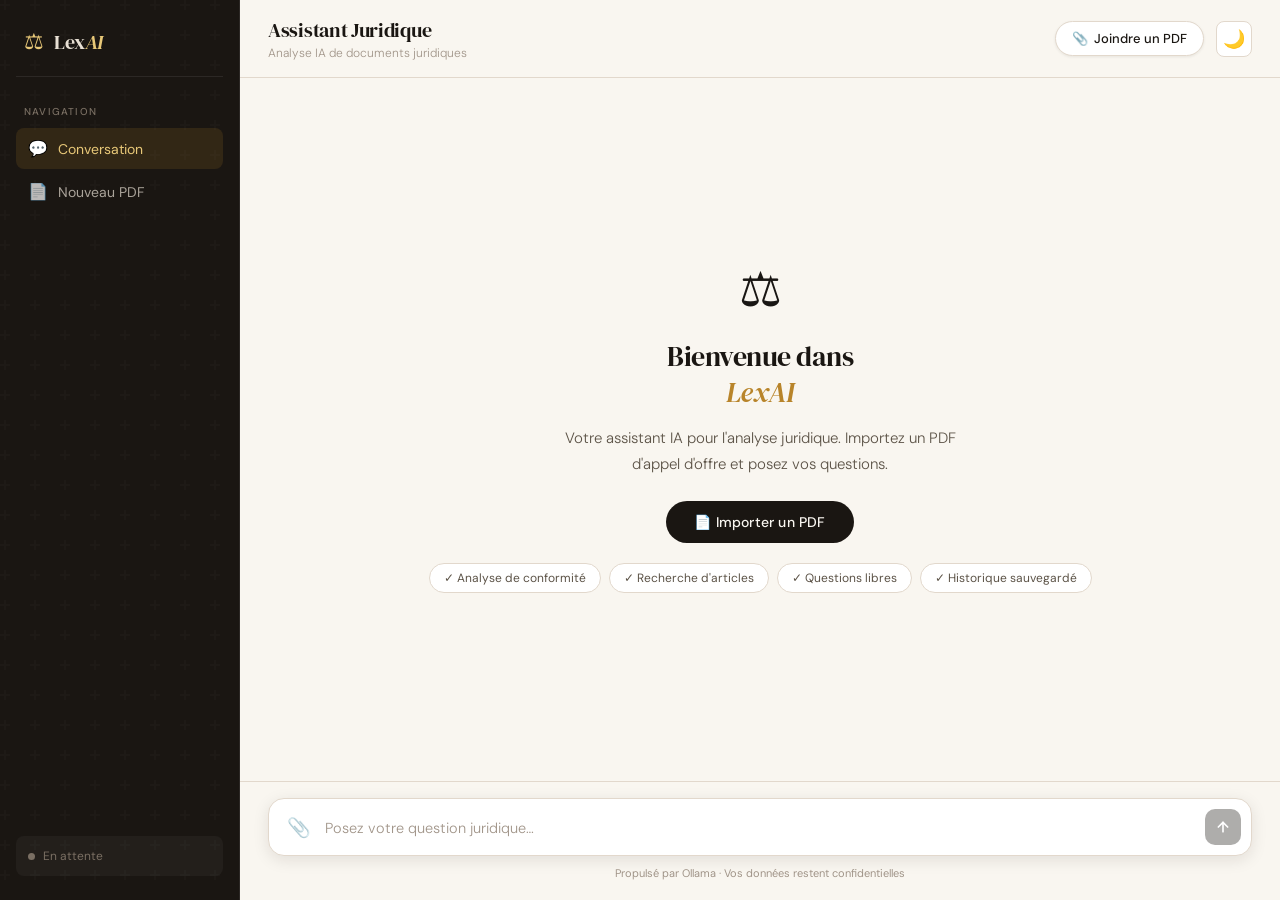
==== templates/index.html @ 5ac41a52 "Initial commit - Chatbot Juridique" ====
<!DOCTYPE html>
<html lang="fr">
<head>
  <meta charset="UTF-8">
  <meta name="viewport" content="width=device-width, initial-scale=1.0">
  <title>LexAI - Assistant Juridique</title>
  <link rel="preconnect" href="https://fonts.googleapis.com">
  <link rel="preconnect" href="https://fonts.gstatic.com" crossorigin>
  <link href="https://fonts.googleapis.com/css2?family=DM+Serif+Display:ital@0;1&family=DM+Sans:ital,opsz,wght@0,9..40,300;0,9..40,400;0,9..40,500;1,9..40,300&display=swap" rel="stylesheet">

  <!-- Flask sert les fichiers statiques via /static/ -->
  <link rel="stylesheet" href="/static/style.css">
</head>
<body>

  <!-- Sidebar -->
  <aside class="sidebar">
    <div class="sidebar-logo">
      <div class="logo-mark">⚖</div>
      <span class="logo-text">Lex<em>AI</em></span>
    </div>

    <nav class="sidebar-nav">
      <div class="nav-section-label">Navigation</div>
      <button class="nav-item active" id="navChat">
        <span class="nav-icon">💬</span>
        <span>Conversation</span>
      </button>
      <button class="nav-item" id="navArticles" style="display:none">
        <span class="nav-icon">📜</span>
        <span>Articles</span>
      </button>
      <button class="nav-item" id="navUpload" onclick="document.getElementById('pdfFile').click()">
        <span class="nav-icon">📄</span>
        <span>Nouveau PDF</span>
      </button>
      <input type="file" id="pdfFile" accept=".pdf">
      <button class="nav-item" id="navClear" style="display:none">
        <span class="nav-icon">🔄</span>
        <span>Réinitialiser</span>
      </button>
    </nav>

    <div class="sidebar-status" id="sidebarStatus">
      <div class="status-dot idle"></div>
      <span>En attente</span>
    </div>

    <div class="sidebar-doc" id="sidebarDoc" style="display:none">
      <div class="doc-icon">📋</div>
      <div class="doc-info">
        <div class="doc-name" id="docName">—</div>
        <div class="doc-meta" id="docMeta">—</div>
      </div>
    </div>

    <div class="sidebar-stats" id="sidebarStats" style="display:none">
      <div class="stat-row">
        <span class="stat-label">Articles</span>
        <span class="stat-value" id="articlesCount">0</span>
      </div>
      <div class="stat-row">
        <span class="stat-label">Messages</span>
        <span class="stat-value" id="messagesCount">0</span>
      </div>
    </div>
  </aside>

  <!-- Main -->
  <main class="main">

    <!-- Top bar -->
    <div class="topbar">
      <div class="topbar-left">
        <h1 class="topbar-title">Assistant Juridique</h1>
        <div class="topbar-subtitle" id="topbarSub">Analyse IA de documents juridiques</div>
      </div>
      <div class="topbar-actions">
        <button class="upload-btn" onclick="document.getElementById('pdfFile').click()">
          <span>📎</span> Joindre un PDF
        </button>
        <button class="theme-toggle" id="themeToggle" title="Basculer thème">🌙</button>
      </div>
    </div>

    <!-- Articles Panel -->
    <div class="articles-panel" id="articlesPanel" style="display:none">
      <div class="articles-header">
        <h3>Articles Juridiques Pertinents</h3>
        <button class="articles-close" onclick="closeArticlesPanel()">✕</button>
      </div>
      <div class="articles-list" id="articlesList">
        <div class="articles-placeholder">Aucun article identifié</div>
      </div>
    </div>

    <!-- Chat area -->
    <div class="chat-area" id="chatContainer">
      <div class="empty-state" id="emptyState">
        <div class="empty-glyph">⚖</div>
        <h2 class="empty-title">Bienvenue dans<br><em>LexAI</em></h2>
        <p class="empty-sub">Votre assistant IA pour l'analyse juridique. Importez un PDF d'appel d'offre et posez vos questions.</p>
        <button class="empty-cta" onclick="document.getElementById('pdfFile').click()">
          📄 Importer un PDF
        </button>
        <div class="empty-features">
          <div class="feature-chip">✓ Analyse de conformité</div>
          <div class="feature-chip">✓ Recherche d'articles</div>
          <div class="feature-chip">✓ Questions libres</div>
          <div class="feature-chip">✓ Historique sauvegardé</div>
        </div>
      </div>
    </div>

    <!-- Input -->
    <div class="input-zone">
      <div class="quick-actions" id="quickActions" style="display:none">
        <button class="quick-action" data-action="analyze">📊 Analyser complètement</button>
        <button class="quick-action" data-action="conformity">✅ Vérifier conformité</button>
        <button class="quick-action" data-action="articles">📜 Afficher articles</button>
      </div>
      <div class="input-shell">
        <button class="input-attach" onclick="document.getElementById('pdfFile').click()" title="Joindre PDF">📎</button>
        <textarea
          id="messageInput"
          placeholder="Posez votre question juridique…"
          rows="1"
          disabled
        ></textarea>
        <button class="input-send" id="sendBtn" onclick="sendMessage()" disabled>
          <svg width="16" height="16" viewBox="0 0 24 24" fill="none" stroke="currentColor" stroke-width="2.5" stroke-linecap="round" stroke-linejoin="round">
            <line x1="12" y1="19" x2="12" y2="5"></line>
            <polyline points="5 12 12 5 19 12"></polyline>
          </svg>
        </button>
      </div>
      <div class="input-hint">Propulsé par Ollama · Vos données restent confidentielles</div>
    </div>

  </main>

  <!-- Flask sert le JS via /static/ -->
  <script src="/static/script.js"></script>
</body>
</html>
---- static/style.css ----
/* ===========================
   RESET & BASE
=========================== */
*, *::before, *::after {
  margin: 0;
  padding: 0;
  box-sizing: border-box;
}

:root {
  --cream: #f9f6f0;
  --parchment: #f2ece0;
  --ink: #1a1612;
  --ink-muted: #5c5347;
  --ink-faint: #a09488;
  --gold: #b8842a;
  --gold-light: #e8c878;
  --gold-pale: #fdf3dc;
  --rust: #c1583a;
  --rust-pale: #fdf0eb;
  --green: #6fcf97;
  --sidebar-bg: #1a1612;
  --sidebar-text: #e8e0d4;
  --sidebar-muted: #7a6f63;
  --sidebar-hover: rgba(255,255,255,0.06);
  --sidebar-active: rgba(184,132,42,0.15);
  --border: #e2d8cc;
  --shadow-sm: 0 1px 3px rgba(26,22,18,0.08);
  --shadow-md: 0 4px 16px rgba(26,22,18,0.10);
  --shadow-lg: 0 12px 40px rgba(26,22,18,0.14);
  --radius: 12px;
  --radius-sm: 8px;
}

html, body {
  height: 100%;
  font-family: 'DM Sans', sans-serif;
  background: var(--cream);
  color: var(--ink);
}

body {
  display: flex;
  overflow: hidden;
}

body.dark-mode {
  background: #181818;
  color: #f5f5f5;
}

body.dark-mode .main,
body.dark-mode .topbar,
body.dark-mode .chat-area,
body.dark-mode .input-zone,
body.dark-mode .sidebar {
  background: #121212;
}

body.dark-mode .sidebar {
  border-right-color: rgba(255,255,255,0.08);
}

body.dark-mode .sidebar-text,
body.dark-mode .nav-item,
body.dark-mode .stat-label,
body.dark-mode .stat-value,
body.dark-mode .topbar-title,
body.dark-mode .topbar-subtitle,
body.dark-mode .empty-title,
body.dark-mode .empty-sub,
body.dark-mode .message-bubble,
body.dark-mode .message-header,
body.dark-mode .article-item-text,
body.dark-mode .article-item-header {
  color: #f5f5f5;
}

body.dark-mode .sidebar-status,
body.dark-mode .sidebar-doc,
body.dark-mode .sidebar-stats,
body.dark-mode .input-shell,
body.dark-mode .articles-panel,
body.dark-mode .message-bubble,
body.dark-mode .thinking-bubble,
body.dark-mode .article-item,
body.dark-mode .quick-action,
body.dark-mode .empty-cta {
  background: #1f1f1f;
  border-color: #2d2d2d;
}

body.dark-mode .assistant-avatar {
  background: #2b2b2b;
}

body.dark-mode .user-avatar {
  background: #2b2b2b;
}

body.dark-mode .message-bubble {
  background: #212121;
  color: #f5f5f5;
}

body.dark-mode .user-message .message-bubble {
  background: #333;
}

body.dark-mode .empty-cta {
  background: #f5f5f5;
  color: #121212;
}

body.dark-mode .upload-btn,
body.dark-mode .theme-toggle,
body.dark-mode .quick-action {
  background: #1f1f1f;
  color: #f5f5f5;
  border-color: #2d2d2d;
}

/* ===========================
   SIDEBAR
=========================== */
.sidebar {
  width: 240px;
  flex-shrink: 0;
  background: var(--sidebar-bg);
  display: flex;
  flex-direction: column;
  padding: 24px 16px;
  gap: 8px;
  position: relative;
  border-right: 1px solid rgba(255,255,255,0.08);
}

.sidebar::after {
  content: '';
  position: absolute;
  inset: 0;
  background: url("data:image/svg+xml,%3Csvg width='60' height='60' viewBox='0 0 60 60' xmlns='http://www.w3.org/2000/svg'%3E%3Cg fill='none' fill-rule='evenodd'%3E%3Cg fill='%23ffffff' fill-opacity='0.015'%3E%3Cpath d='M36 34v-4h-2v4h-4v2h4v4h2v-4h4v-2h-4zm0-30V0h-2v4h-4v2h4v4h2V6h4V4h-4zM6 34v-4H4v4H0v2h4v4h2v-4h4v-2H6zM6 4V0H4v4H0v2h4v4h2V6h4V4H6z'/%3E%3C/g%3E%3C/g%3E%3C/svg%3E");
  pointer-events: none;
}

.sidebar-logo {
  display: flex;
  align-items: center;
  gap: 10px;
  padding: 4px 8px 20px;
  border-bottom: 1px solid rgba(255,255,255,0.08);
  margin-bottom: 12px;
}

.logo-mark {
  font-size: 22px;
  line-height: 1;
  color: var(--gold-light);
}

.logo-text {
  font-family: 'DM Serif Display', serif;
  font-size: 20px;
  color: var(--sidebar-text);
  letter-spacing: -0.5px;
}

.logo-text em {
  font-style: italic;
  color: var(--gold-light);
}

.sidebar-nav {
  flex: 1;
  display: flex;
  flex-direction: column;
  gap: 2px;
}

.nav-section-label {
  font-size: 10px;
  font-weight: 500;
  letter-spacing: 1.2px;
  text-transform: uppercase;
  color: var(--sidebar-muted);
  padding: 4px 8px 8px;
  margin-top: 4px;
}

.nav-item {
  display: flex;
  align-items: center;
  gap: 10px;
  padding: 10px 12px;
  border-radius: var(--radius-sm);
  border: none;
  background: none;
  color: var(--sidebar-text);
  font-family: 'DM Sans', sans-serif;
  font-size: 14px;
  font-weight: 400;
  cursor: pointer;
  transition: background 0.2s, color 0.2s;
  text-align: left;
  width: 100%;
  opacity: 0.7;
}

.nav-item:hover {
  background: var(--sidebar-hover);
  opacity: 1;
}

.nav-item.active {
  background: var(--sidebar-active);
  color: var(--gold-light);
  opacity: 1;
}

.nav-icon {
  font-size: 16px;
  flex-shrink: 0;
}

.sidebar-status {
  display: flex;
  align-items: center;
  gap: 8px;
  padding: 12px;
  border-radius: var(--radius-sm);
  background: rgba(255,255,255,0.04);
  font-size: 12px;
  color: var(--sidebar-muted);
  margin-top: 8px;
}

.status-dot {
  width: 7px;
  height: 7px;
  border-radius: 50%;
  flex-shrink: 0;
}

.status-dot.idle { background: var(--sidebar-muted); }
.status-dot.loading { background: var(--gold-light); animation: pulse 1.2s infinite; }
.status-dot.ready { background: #6fcf97; }
.status-dot.error { background: #eb5757; }

@keyframes pulse {
  0%, 100% { opacity: 1; }
  50% { opacity: 0.3; }
}

.sidebar-doc {
  display: flex;
  align-items: flex-start;
  gap: 10px;
  padding: 12px;
  border-radius: var(--radius-sm);
  background: rgba(184,132,42,0.1);
  border: 1px solid rgba(184,132,42,0.2);
  margin-top: 4px;
}

.doc-icon { font-size: 20px; flex-shrink: 0; margin-top: 1px; }

.doc-info { min-width: 0; }

.doc-name {
  font-size: 12px;
  font-weight: 500;
  color: var(--gold-light);
  overflow: hidden;
  text-overflow: ellipsis;
  white-space: nowrap;
}

.doc-meta {
  font-size: 11px;
  color: var(--sidebar-muted);
  margin-top: 2px;
}

.sidebar-stats {
  display: flex;
  flex-direction: column;
  gap: 6px;
  padding: 12px;
  border-radius: var(--radius-sm);
  background: rgba(255,255,255,0.04);
  margin-top: 4px;
}

.stat-row {
  display: flex;
  justify-content: space-between;
  align-items: center;
  font-size: 12px;
}

.stat-label {
  color: var(--sidebar-muted);
  font-weight: 400;
}

.stat-value {
  color: var(--gold-light);
  font-weight: 600;
}

#pdfFile { display: none; }

/* ===========================
   MAIN AREA
=========================== */
.main {
  flex: 1;
  display: flex;
  flex-direction: column;
  min-width: 0;
  overflow: hidden;
  background: var(--cream);
}

/* ===========================
   TOPBAR
=========================== */
.topbar {
  display: flex;
  align-items: center;
  justify-content: space-between;
  padding: 16px 28px;
  background: var(--cream);
  border-bottom: 1px solid var(--border);
  flex-shrink: 0;
}

.topbar-left {
  flex: 1;
}

.topbar-title {
  font-family: 'DM Serif Display', serif;
  font-size: 20px;
  font-weight: 400;
  color: var(--ink);
  letter-spacing: -0.3px;
}

.topbar-subtitle {
  font-size: 12px;
  color: var(--ink-faint);
  margin-top: 1px;
  font-weight: 300;
}

.topbar-actions {
  display: flex;
  align-items: center;
  gap: 12px;
}

.upload-btn {
  display: flex;
  align-items: center;
  gap: 6px;
  padding: 8px 16px;
  border: 1px solid var(--border);
  border-radius: 40px;
  background: white;
  font-family: 'DM Sans', sans-serif;
  font-size: 13px;
  font-weight: 500;
  color: var(--ink);
  cursor: pointer;
  transition: all 0.2s;
  box-shadow: var(--shadow-sm);
}

.upload-btn:hover {
  border-color: var(--gold);
  color: var(--gold);
  box-shadow: 0 2px 8px rgba(184,132,42,0.15);
}

.theme-toggle {
  width: 36px;
  height: 36px;
  border: 1px solid var(--border);
  border-radius: 8px;
  background: white;
  font-size: 18px;
  cursor: pointer;
  display: flex;
  align-items: center;
  justify-content: center;
  transition: all 0.2s;
}

.theme-toggle:hover {
  border-color: var(--gold);
  box-shadow: 0 2px 8px rgba(184,132,42,0.15);
}

/* ===========================
   ARTICLES PANEL
=========================== */
.articles-panel {
  position: fixed;
  right: 0;
  top: 0;
  bottom: 0;
  width: 340px;
  background: white;
  border-left: 1px solid var(--border);
  box-shadow: -4px 0 20px rgba(26,22,18,0.1);
  display: flex;
  flex-direction: column;
  animation: slideInRight 0.3s ease;
  z-index: 100;
}

@keyframes slideInRight {
  from { transform: translateX(100%); opacity: 0; }
  to { transform: translateX(0); opacity: 1; }
}

.articles-header {
  display: flex;
  align-items: center;
  justify-content: space-between;
  padding: 20px;
  border-bottom: 1px solid var(--border);
  flex-shrink: 0;
}

.articles-header h3 {
  font-family: 'DM Serif Display', serif;
  font-size: 16px;
  font-weight: 400;
  color: var(--ink);
}

.articles-close {
  width: 32px;
  height: 32px;
  border: none;
  background: var(--parchment);
  border-radius: var(--radius-sm);
  cursor: pointer;
  font-size: 18px;
  display: flex;
  align-items: center;
  justify-content: center;
  transition: all 0.2s;
}

.articles-close:hover {
  background: var(--border);
}

.articles-list {
  flex: 1;
  overflow-y: auto;
  padding: 16px;
  display: flex;
  flex-direction: column;
  gap: 12px;
}

.articles-list::-webkit-scrollbar { width: 5px; }
.articles-list::-webkit-scrollbar-track { background: transparent; }
.articles-list::-webkit-scrollbar-thumb { background: var(--border); border-radius: 4px; }

.articles-placeholder {
  text-align: center;
  color: var(--ink-faint);
  font-size: 13px;
  padding: 40px 16px;
}

.article-item {
  padding: 12px;
  border: 1px solid var(--border);
  border-radius: var(--radius-sm);
  background: var(--parchment);
  cursor: pointer;
  transition: all 0.2s;
}

.article-item:hover {
  border-color: var(--gold);
  background: var(--gold-pale);
}

.article-item-header {
  font-size: 12px;
  font-weight: 600;
  color: var(--gold);
  margin-bottom: 6px;
}

.article-item-text {
  font-size: 12px;
  line-height: 1.5;
  color: var(--ink-muted);
  display: -webkit-box;
  -webkit-line-clamp: 3;
  -webkit-box-orient: vertical;
  overflow: hidden;
}

/* ===========================
   CHAT AREA
=========================== */
.chat-area {
  flex: 1;
  overflow-y: auto;
  padding: 32px 28px;
  display: flex;
  flex-direction: column;
  gap: 28px;
}

.chat-area::-webkit-scrollbar { width: 5px; }
.chat-area::-webkit-scrollbar-track { background: transparent; }
.chat-area::-webkit-scrollbar-thumb { background: var(--border); border-radius: 4px; }
.chat-area::-webkit-scrollbar-thumb:hover { background: var(--ink-faint); }

/* ===========================
   EMPTY STATE
=========================== */
.empty-state {
  flex: 1;
  display: flex;
  flex-direction: column;
  align-items: center;
  justify-content: center;
  gap: 16px;
  padding: 60px 24px;
  text-align: center;
  animation: fadeUp 0.5s ease;
}

@keyframes fadeUp {
  from { opacity: 0; transform: translateY(16px); }
  to   { opacity: 1; transform: translateY(0); }
}

.empty-glyph {
  font-size: 48px;
  line-height: 1;
  filter: grayscale(0.2);
  margin-bottom: 8px;
}

.empty-title {
  font-family: 'DM Serif Display', serif;
  font-size: 28px;
  font-weight: 400;
  color: var(--ink);
  line-height: 1.3;
  letter-spacing: -0.5px;
}

.empty-title em {
  font-style: italic;
  color: var(--gold);
}

.empty-sub {
  font-size: 15px;
  font-weight: 300;
  color: var(--ink-muted);
  max-width: 420px;
  line-height: 1.7;
}

.empty-cta {
  margin-top: 8px;
  padding: 12px 28px;
  background: var(--ink);
  color: var(--cream);
  border: none;
  border-radius: 40px;
  font-family: 'DM Sans', sans-serif;
  font-size: 14px;
  font-weight: 500;
  cursor: pointer;
  transition: all 0.25s;
  letter-spacing: 0.2px;
}

.empty-cta:hover {
  background: var(--gold);
  color: white;
  box-shadow: 0 4px 20px rgba(184,132,42,0.35);
  transform: translateY(-1px);
}

.empty-features {
  display: flex;
  gap: 8px;
  flex-wrap: wrap;
  justify-content: center;
  margin-top: 4px;
}

.feature-chip {
  padding: 6px 14px;
  border: 1px solid var(--border);
  border-radius: 40px;
  font-size: 12px;
  font-weight: 400;
  color: var(--ink-muted);
  background: white;
}

/* ===========================
   MESSAGES
=========================== */
.message {
  display: flex;
  gap: 14px;
  animation: fadeUp 0.3s ease;
  max-width: 820px;
  width: 100%;
}

.message.user-message {
  align-self: flex-end;
  flex-direction: row-reverse;
}

.message-avatar {
  width: 34px;
  height: 34px;
  border-radius: var(--radius-sm);
  display: flex;
  align-items: center;
  justify-content: center;
  font-size: 17px;
  flex-shrink: 0;
  margin-top: 2px;
}

.user-avatar {
  background: var(--parchment);
  border: 1px solid var(--border);
}

.assistant-avatar {
  background: var(--ink);
  border: 1px solid rgba(255,255,255,0.1);
}

.message-content {
  flex: 1;
  min-width: 0;
}

.message-header {
  font-size: 12px;
  font-weight: 500;
  letter-spacing: 0.3px;
  margin-bottom: 6px;
  color: var(--ink-faint);
  text-transform: uppercase;
}

.user-message .message-header { text-align: right; }

.message-bubble {
  padding: 14px 18px;
  border-radius: var(--radius);
  font-size: 14.5px;
  line-height: 1.7;
  white-space: pre-wrap;
  word-wrap: break-word;
}

.user-message .message-bubble {
  background: var(--ink);
  color: var(--cream);
  border-bottom-right-radius: 4px;
}

.assistant-message .message-bubble {
  background: white;
  color: var(--ink);
  border: 1px solid var(--border);
  border-bottom-left-radius: 4px;
  box-shadow: var(--shadow-sm);
}

/* Section formatting inside assistant responses */
.message-bubble strong {
  font-weight: 600;
  color: var(--gold);
}

.message-analysis {
  display: flex;
  flex-direction: column;
  gap: 12px;
}

.analysis-section {
  padding: 12px;
  border-left: 3px solid var(--gold);
  background: var(--gold-pale);
  border-radius: 0 4px 4px 0;
}

.analysis-title {
  font-weight: 600;
  color: var(--ink);
  margin-bottom: 6px;
  font-size: 13px;
}

.analysis-content {
  font-size: 13px;
  line-height: 1.6;
  color: var(--ink-muted);
}

.analysis-list {
  list-style: none;
  margin-top: 6px;
  padding-left: 0;
}

.analysis-list li {
  padding: 4px 0;
  margin-left: 0;
}

.analysis-list li:before {
  content: "✓ ";
  color: var(--green);
  font-weight: 600;
  margin-right: 6px;
}

/* ===========================
   THINKING INDICATOR
=========================== */
.thinking-bubble {
  padding: 14px 20px;
  background: white;
  border: 1px solid var(--border);
  border-radius: var(--radius);
  border-bottom-left-radius: 4px;
  box-shadow: var(--shadow-sm);
  display: inline-flex;
  align-items: center;
  gap: 6px;
}

.thinking-dot {
  width: 7px;
  height: 7px;
  border-radius: 50%;
  background: var(--ink-faint);
  animation: blink 1.4s infinite;
}

.thinking-dot:nth-child(2) { animation-delay: 0.2s; }
.thinking-dot:nth-child(3) { animation-delay: 0.4s; }

@keyframes blink {
  0%, 60%, 100% { opacity: 0.25; transform: scale(0.8); }
  30% { opacity: 1; transform: scale(1); }
}

/* ===========================
   INPUT ZONE
=========================== */
.input-zone {
  flex-shrink: 0;
  padding: 16px 28px 20px;
  background: var(--cream);
  border-top: 1px solid var(--border);
}

.quick-actions {
  display: flex;
  gap: 8px;
  margin-bottom: 12px;
  flex-wrap: wrap;
  animation: slideUp 0.3s ease;
}

@keyframes slideUp {
  from { opacity: 0; transform: translateY(8px); }
  to { opacity: 1; transform: translateY(0); }
}

.quick-action {
  padding: 6px 12px;
  background: var(--gold-pale);
  border: 1px solid var(--gold);
  border-radius: 20px;
  font-size: 12px;
  font-weight: 500;
  color: var(--gold);
  cursor: pointer;
  transition: all 0.2s;
}

.quick-action:hover {
  background: var(--gold);
  color: white;
}

.input-shell {
  display: flex;
  align-items: flex-end;
  gap: 10px;
  background: white;
  border: 1px solid var(--border);
  border-radius: 16px;
  padding: 10px 10px 10px 14px;
  box-shadow: var(--shadow-md);
  transition: border-color 0.2s, box-shadow 0.2s;
}

.input-shell:focus-within {
  border-color: var(--gold);
  box-shadow: 0 0 0 3px rgba(184,132,42,0.1), var(--shadow-md);
}

.input-attach {
  background: none;
  border: none;
  cursor: pointer;
  font-size: 19px;
  line-height: 1;
  padding: 4px;
  flex-shrink: 0;
  opacity: 0.5;
  transition: opacity 0.2s;
  align-self: flex-end;
  margin-bottom: 4px;
}

.input-attach:hover { opacity: 1; }

.input-shell textarea {
  flex: 1;
  border: none;
  outline: none;
  font-family: 'DM Sans', sans-serif;
  font-size: 14.5px;
  font-weight: 300;
  color: var(--ink);
  resize: none;
  min-height: 28px;
  max-height: 180px;
  line-height: 1.6;
  background: transparent;
}

.input-shell textarea::placeholder {
  color: var(--ink-faint);
}

.input-shell textarea:disabled {
  cursor: not-allowed;
}

.input-send {
  width: 36px;
  height: 36px;
  border-radius: 10px;
  background: var(--ink);
  border: none;
  color: white;
  display: flex;
  align-items: center;
  justify-content: center;
  cursor: pointer;
  flex-shrink: 0;
  transition: background 0.2s, transform 0.15s;
}

.input-send:hover:not(:disabled) {
  background: var(--gold);
  transform: translateY(-1px);
}

.input-send:disabled {
  opacity: 0.35;
  cursor: not-allowed;
  transform: none;
}

.input-hint {
  font-size: 11px;
  color: var(--ink-faint);
  text-align: center;
  margin-top: 10px;
}

/* ===========================
   RESPONSIVE
=========================== */
@media (max-width: 680px) {
  .sidebar { display: none; }
  .topbar { padding: 14px 18px; }
  .chat-area { padding: 20px 18px; }
  .input-zone { padding: 12px 18px 16px; }
  .empty-title { font-size: 22px; }
}
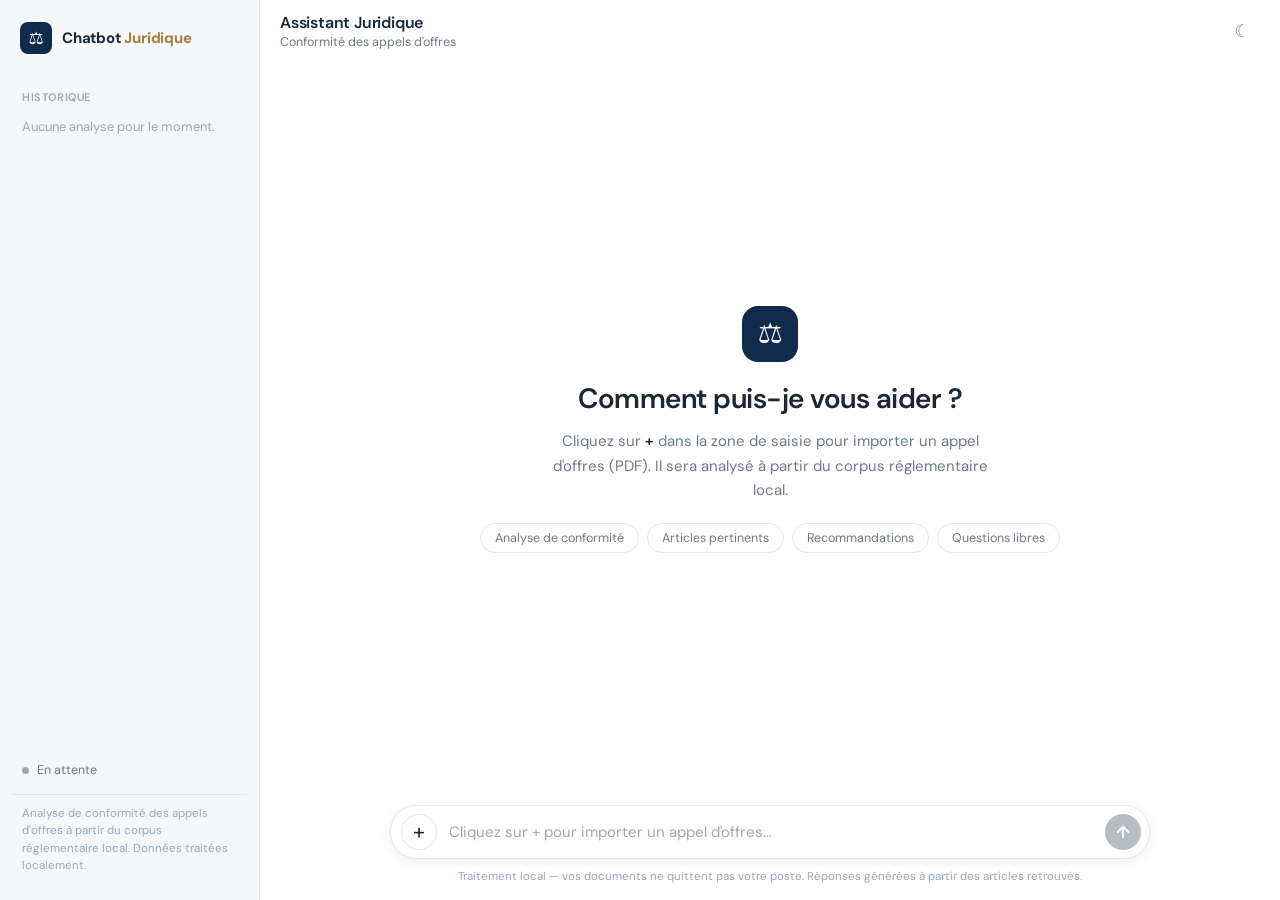
==== commit 664230c7: "Refonte du frontend Chatbot Juridique" ====
--- a/templates/index.html
+++ b/templates/index.html
@@ -1,15 +1,372 @@
-<!DOCTYPE html>
+﻿<!DOCTYPE html>
 <html lang="fr">
 <head>
   <meta charset="UTF-8">
   <meta name="viewport" content="width=device-width, initial-scale=1.0">
-  <title>LexAI - Assistant Juridique</title>
+  <title>Chatbot Juridique - Assistant Juridique</title>
   <link rel="preconnect" href="https://fonts.googleapis.com">
   <link rel="preconnect" href="https://fonts.gstatic.com" crossorigin>
-  <link href="https://fonts.googleapis.com/css2?family=DM+Serif+Display:ital@0;1&family=DM+Sans:ital,opsz,wght@0,9..40,300;0,9..40,400;0,9..40,500;1,9..40,300&display=swap" rel="stylesheet">
-
-  <!-- Flask sert les fichiers statiques via /static/ -->
-  <link rel="stylesheet" href="/static/style.css">
+  <link href="https://fonts.googleapis.com/css2?family=DM+Sans:ital,opsz,wght@0,9..40,300;0,9..40,400;0,9..40,500;0,9..40,600;0,9..40,700&display=swap" rel="stylesheet">
+
+  <style>
+/* ===========================
+   VARIABLES
+=========================== */
+*, *::before, *::after { margin: 0; padding: 0; box-sizing: border-box; }
+
+:root {
+  --bg: #ffffff;
+  --sidebar: #f6f7f9;
+  --surface: #f3f5f8;
+  --text: #1c2733;
+  --muted: #6b7a8c;
+  --faint: #9aa8b8;
+  --border: #e3e8ef;
+  --accent: #0f2a4a;
+  --accent-hover: #1b4f8a;
+  --accent-soft: #e7f0fa;
+  --bronze: #a67c3a;
+  --bronze-pale: #faf3e3;
+  --bronze-border: #e6d3a3;
+  --user-bubble: #eef2f7;
+  --green: #1e7e4e;  --green-bg: #e6f4ec;  --green-border: #bfe3cf;
+  --red: #b3261e;    --red-bg: #fdecea;    --red-border: #f3c1bd;
+  --amber: #8a5a00;  --amber-bg: #fff4d6;  --amber-border: #ecd9a0;
+  --shadow-sm: 0 1px 2px rgba(15,42,74,.06);
+  --shadow-md: 0 2px 12px rgba(15,42,74,.08);
+  --shadow-lg: 0 12px 32px rgba(15,42,74,.16);
+  --col: 760px;
+}
+
+body.dark-mode {
+  --bg: #0d1622;
+  --sidebar: #0a121c;
+  --surface: #131f30;
+  --text: #e6ecf3;
+  --muted: #a3b2c5;
+  --faint: #70839a;
+  --border: rgba(255,255,255,.10);
+  --accent: #e6ecf3;
+  --accent-hover: #ffffff;
+  --accent-soft: #1a2a40;
+  --bronze-pale: #2a2315;
+  --bronze-border: #5a4722;
+  --user-bubble: #1a2a40;
+  --green-bg: #12301f; --green-border: #1f5a39;
+  --red-bg: #3a1714;   --red-border: #6b2a25;
+  --amber-bg: #33270a; --amber-border: #6b5316;
+  --shadow-md: 0 2px 12px rgba(0,0,0,.35);
+}
+
+html, body {
+  height: 100%;
+  font-family: 'DM Sans', system-ui, sans-serif;
+  background: var(--bg);
+  color: var(--text);
+}
+body { display: flex; overflow: hidden; }
+button { font-family: inherit; }
+#pdfFile { display: none; }
+
+/* ===========================
+   SIDEBAR
+=========================== */
+.sidebar {
+  width: 260px;
+  flex-shrink: 0;
+  background: var(--sidebar);
+  border-right: 1px solid var(--border);
+  display: flex;
+  flex-direction: column;
+  padding: 16px 12px;
+  gap: 8px;
+  overflow-y: auto;
+}
+
+.sidebar-logo {
+  display: flex; align-items: center; gap: 10px;
+  padding: 6px 8px 14px;
+}
+.logo-mark {
+  width: 32px; height: 32px; border-radius: 8px;
+  background: var(--accent); color: var(--bg);
+  display: flex; align-items: center; justify-content: center;
+  font-size: 17px;
+}
+.logo-text { font-weight: 700; font-size: 15px; letter-spacing: -.2px; }
+.logo-text em { font-style: normal; color: var(--bronze); }
+
+.sidebar-nav { flex: 1; display: flex; flex-direction: column; gap: 2px; min-height: 0; }
+
+.nav-section-label {
+  font-size: 11px; font-weight: 600; letter-spacing: .6px; text-transform: uppercase;
+  color: var(--faint); padding: 14px 10px 6px;
+}
+
+.nav-item {
+  display: flex; align-items: center; gap: 10px;
+  padding: 9px 10px; border: none; background: none; width: 100%;
+  border-radius: 8px; color: var(--text); font-size: 14px; cursor: pointer;
+  text-align: left; transition: background .15s;
+}
+.nav-item:hover { background: var(--surface); }
+body:not(.dark-mode) .nav-item:hover { background: #e9edf2; }
+.nav-icon { width: 18px; text-align: center; color: var(--muted); flex-shrink: 0; }
+
+.history-list { display: flex; flex-direction: column; gap: 2px; overflow-y: auto; }
+.history-empty { font-size: 13px; color: var(--faint); padding: 6px 10px; }
+.history-item {
+  text-align: left; background: none; border: none; color: var(--text);
+  border-radius: 8px; padding: 8px 10px; cursor: pointer; font-size: 13px;
+}
+.history-item:hover { background: var(--surface); }
+body:not(.dark-mode) .history-item:hover { background: #e9edf2; }
+.history-item .h-name { font-weight: 500; white-space: nowrap; overflow: hidden; text-overflow: ellipsis; }
+.history-item .h-meta { font-size: 11.5px; color: var(--faint); margin-top: 1px; }
+
+.sidebar-doc {
+  display: flex; align-items: flex-start; gap: 10px; padding: 10px 12px;
+  border-radius: 10px; background: var(--bronze-pale); border: 1px solid var(--bronze-border);
+}
+.doc-icon { font-size: 18px; flex-shrink: 0; }
+.doc-info { min-width: 0; }
+.doc-name { font-size: 12.5px; font-weight: 600; white-space: nowrap; overflow: hidden; text-overflow: ellipsis; }
+.doc-meta { font-size: 11.5px; color: var(--muted); margin-top: 2px; }
+
+.sidebar-stats { display: flex; flex-direction: column; gap: 6px; padding: 10px 12px; border-radius: 10px; background: var(--surface); }
+.stat-row { display: flex; justify-content: space-between; font-size: 12.5px; }
+.stat-label { color: var(--muted); }
+.stat-value { font-weight: 600; }
+
+.sidebar-status { display: flex; align-items: center; gap: 8px; padding: 8px 10px; font-size: 12.5px; color: var(--muted); }
+.status-dot { width: 7px; height: 7px; border-radius: 50%; flex-shrink: 0; }
+.status-dot.idle { background: var(--faint); }
+.status-dot.loading { background: var(--bronze); animation: pulse 1.2s infinite; }
+.status-dot.ready { background: #2fb36d; }
+.status-dot.error { background: #e5483b; }
+@keyframes pulse { 0%,100% { opacity: 1; } 50% { opacity: .3; } }
+
+.sidebar-about { padding: 10px; font-size: 11.5px; line-height: 1.5; color: var(--faint); border-top: 1px solid var(--border); }
+
+/* ===========================
+   MAIN + TOPBAR
+=========================== */
+.main { flex: 1; display: flex; flex-direction: column; min-width: 0; overflow: hidden; background: var(--bg); }
+
+.topbar {
+  display: flex; align-items: center; justify-content: space-between;
+  padding: 12px 20px; flex-shrink: 0;
+}
+.topbar-title { font-size: 16px; font-weight: 600; letter-spacing: -.2px; }
+.topbar-subtitle { font-size: 12.5px; color: var(--muted); margin-top: 1px; }
+.theme-toggle {
+  width: 36px; height: 36px; border: none; border-radius: 8px; background: none;
+  color: var(--muted); font-size: 17px; cursor: pointer; transition: background .15s;
+}
+.theme-toggle:hover { background: var(--surface); color: var(--text); }
+
+/* Document banner */
+.doc-banner {
+  display: flex; align-items: center; gap: 12px;
+  width: calc(100% - 40px); max-width: var(--col); margin: 4px auto 0;
+  padding: 10px 14px; background: var(--surface); border: 1px solid var(--border); border-radius: 12px;
+}
+.doc-banner-icon {
+  width: 32px; height: 32px; border-radius: 8px; background: var(--accent); color: var(--bg);
+  display: flex; align-items: center; justify-content: center; font-weight: 700; flex-shrink: 0;
+}
+.doc-banner-info { flex: 1; min-width: 0; }
+.doc-banner-name { font-weight: 600; font-size: 13.5px; white-space: nowrap; overflow: hidden; text-overflow: ellipsis; }
+.doc-banner-meta { font-size: 12px; color: var(--muted); }
+.doc-banner-status {
+  font-size: 11.5px; font-weight: 600; padding: 5px 10px; border-radius: 20px; white-space: nowrap;
+  color: var(--accent-hover); background: var(--accent-soft); border: 1px solid var(--border);
+}
+.doc-banner-status.ok  { color: var(--green); background: var(--green-bg); border-color: var(--green-border); }
+.doc-banner-status.err { color: var(--red);   background: var(--red-bg);   border-color: var(--red-border); }
+
+/* ===========================
+   CHAT AREA
+=========================== */
+.chat-area {
+  flex: 1; overflow-y: auto;
+  padding: 24px max(20px, calc((100% - var(--col)) / 2));
+  display: flex; flex-direction: column; gap: 26px;
+}
+.chat-area::-webkit-scrollbar { width: 6px; }
+.chat-area::-webkit-scrollbar-thumb { background: var(--border); border-radius: 4px; }
+
+/* Empty state */
+.empty-state {
+  flex: 1; display: flex; flex-direction: column; align-items: center; justify-content: center;
+  gap: 12px; text-align: center; padding: 40px 0; animation: fadeUp .4s ease;
+}
+@keyframes fadeUp { from { opacity: 0; transform: translateY(10px); } to { opacity: 1; transform: none; } }
+.empty-glyph {
+  width: 56px; height: 56px; border-radius: 16px; background: var(--accent); color: var(--bg);
+  display: flex; align-items: center; justify-content: center; font-size: 28px; margin-bottom: 6px;
+}
+.empty-title { font-size: 28px; font-weight: 600; letter-spacing: -.5px; }
+.empty-sub { font-size: 15px; color: var(--muted); max-width: 460px; line-height: 1.65; }
+.empty-sub strong { color: var(--text); font-weight: 600; }
+.empty-features { display: flex; gap: 8px; flex-wrap: wrap; justify-content: center; margin-top: 8px; }
+.feature-chip {
+  padding: 6px 14px; border: 1px solid var(--border); border-radius: 20px;
+  font-size: 12.5px; color: var(--muted);
+}
+
+/* Messages */
+.message { display: flex; gap: 14px; width: 100%; animation: fadeUp .25s ease; }
+.message-avatar {
+  width: 30px; height: 30px; border-radius: 50%; flex-shrink: 0; margin-top: 2px;
+  display: flex; align-items: center; justify-content: center; font-size: 15px; font-weight: 600;
+}
+.assistant-avatar { background: var(--accent); color: var(--bg); }
+.user-avatar, .message-header { display: none; }
+
+.message-content { flex: 1; min-width: 0; }
+
+.user-message { justify-content: flex-end; }
+.user-message .message-content { flex: none; max-width: 80%; }
+.user-message .message-bubble {
+  background: var(--user-bubble); padding: 10px 16px; border-radius: 18px;
+}
+
+.message-bubble {
+  font-size: 15px; line-height: 1.7; white-space: pre-wrap; overflow-wrap: anywhere;
+}
+.assistant-message .message-bubble { white-space: normal; }
+.message-bubble p { margin-bottom: 8px; }
+.message-bubble p:empty { display: none; }
+.message-bubble p:last-child { margin-bottom: 0; }
+.md-bold { font-weight: 700; }
+.md-list { margin: 6px 0 6px 20px; }
+.md-list li { margin-bottom: 4px; }
+
+.message-error .message-bubble {
+  background: var(--red-bg); border: 1px solid var(--red-border); color: var(--red);
+  padding: 12px 16px; border-radius: 12px;
+}
+
+/* Thinking */
+.thinking-bubble { display: inline-flex; align-items: center; gap: 6px; padding-top: 6px; }
+.thinking-dot { width: 7px; height: 7px; border-radius: 50%; background: var(--faint); animation: blink 1.4s infinite; }
+.thinking-dot:nth-child(2) { animation-delay: .2s; }
+.thinking-dot:nth-child(3) { animation-delay: .4s; }
+.thinking-label { font-size: 13px; color: var(--muted); margin-left: 6px; }
+@keyframes blink { 0%,60%,100% { opacity: .25; transform: scale(.8); } 30% { opacity: 1; transform: scale(1); } }
+
+/* Analysis card */
+.analysis-card { background: var(--bg); border: 1px solid var(--border); border-radius: 14px; box-shadow: var(--shadow-sm); overflow: hidden; }
+.analysis-head {
+  display: flex; align-items: center; justify-content: space-between; gap: 12px;
+  padding: 12px 16px; background: var(--surface); border-bottom: 1px solid var(--border);
+}
+.analysis-head .a-title { font-weight: 600; font-size: 14px; }
+.badge {
+  font-size: 11.5px; font-weight: 700; letter-spacing: .5px; text-transform: uppercase;
+  padding: 5px 11px; border-radius: 20px; border: 1px solid transparent; white-space: nowrap;
+}
+.badge-ok      { background: var(--green-bg); color: var(--green); border-color: var(--green-border); }
+.badge-ko      { background: var(--red-bg);   color: var(--red);   border-color: var(--red-border); }
+.badge-partial { background: var(--amber-bg); color: var(--amber); border-color: var(--amber-border); }
+.badge-unknown { background: var(--accent-soft); color: var(--accent-hover); border-color: var(--border); }
+.analysis-sections { padding: 14px 16px; display: flex; flex-direction: column; gap: 12px; }
+.analysis-section { border: 1px solid var(--border); border-radius: 10px; padding: 12px 14px; }
+.analysis-section h4 { font-size: 11.5px; letter-spacing: .8px; text-transform: uppercase; color: var(--muted); margin-bottom: 8px; }
+.analysis-section .sec-body { font-size: 14px; line-height: 1.7; }
+.analysis-section.reco { background: var(--bronze-pale); border-color: var(--bronze-border); }
+
+/* ===========================
+   INPUT ZONE (composer)
+=========================== */
+.input-zone { flex-shrink: 0; padding: 8px 20px 16px; }
+.input-zone > * { max-width: var(--col); margin-left: auto; margin-right: auto; }
+
+.quick-actions { display: flex; gap: 8px; margin-bottom: 10px; flex-wrap: wrap; justify-content: center; }
+.quick-action {
+  padding: 6px 14px; background: var(--bg); border: 1px solid var(--border); border-radius: 20px;
+  font-size: 12.5px; color: var(--muted); cursor: pointer; transition: all .15s;
+}
+.quick-action:hover { background: var(--surface); color: var(--text); }
+
+.input-shell {
+  display: flex; align-items: flex-end; gap: 8px;
+  background: var(--bg); border: 1px solid var(--border); border-radius: 26px;
+  padding: 8px 8px 8px 10px; box-shadow: var(--shadow-md);
+  transition: border-color .2s, box-shadow .2s;
+}
+.input-shell:focus-within { border-color: var(--accent-hover); }
+
+.input-attach {
+  width: 36px; height: 36px; flex-shrink: 0; border-radius: 50%;
+  border: 1px solid var(--border); background: var(--bg); color: var(--text);
+  font-size: 22px; line-height: 1; cursor: pointer;
+  display: flex; align-items: center; justify-content: center; transition: background .15s;
+}
+.input-attach:hover { background: var(--surface); }
+
+.input-shell textarea {
+  flex: 1; border: none; outline: none; background: transparent; resize: none;
+  font-family: inherit; font-size: 15px; color: var(--text);
+  min-height: 36px; max-height: 180px; line-height: 1.6; padding: 6px 4px;
+}
+.input-shell textarea::placeholder { color: var(--faint); }
+.input-shell textarea:disabled { cursor: not-allowed; }
+
+.input-send {
+  width: 36px; height: 36px; flex-shrink: 0; border-radius: 50%; border: none;
+  background: var(--accent); color: var(--bg); cursor: pointer;
+  display: flex; align-items: center; justify-content: center; transition: background .15s, opacity .15s;
+}
+.input-send:hover:not(:disabled) { background: var(--accent-hover); }
+.input-send:disabled { opacity: .3; cursor: not-allowed; }
+
+.input-hint { font-size: 11.5px; color: var(--faint); text-align: center; margin-top: 10px; }
+
+/* ===========================
+   ARTICLES PANEL (drawer)
+=========================== */
+.articles-panel {
+  position: fixed; right: 0; top: 0; bottom: 0; width: min(380px, 92vw); z-index: 100;
+  background: var(--bg); border-left: 1px solid var(--border); box-shadow: var(--shadow-lg);
+  display: flex; flex-direction: column; animation: slideIn .25s ease;
+}
+@keyframes slideIn { from { transform: translateX(100%); } to { transform: none; } }
+.articles-header {
+  display: flex; align-items: flex-start; justify-content: space-between; gap: 12px;
+  padding: 18px 20px; border-bottom: 1px solid var(--border); flex-shrink: 0;
+}
+.articles-header h3 { font-size: 15px; font-weight: 600; }
+.articles-sub { font-size: 12px; color: var(--muted); margin-top: 2px; }
+.articles-close {
+  border: none; background: var(--surface); color: var(--text); border-radius: 8px;
+  padding: 6px 12px; font-size: 12.5px; cursor: pointer;
+}
+.articles-close:hover { background: var(--border); }
+.articles-list { flex: 1; overflow-y: auto; padding: 16px; display: flex; flex-direction: column; gap: 12px; }
+.articles-placeholder { text-align: center; color: var(--faint); font-size: 13px; padding: 40px 16px; }
+.article-card { border: 1px solid var(--border); border-radius: 12px; background: var(--surface); padding: 12px; }
+.article-card-head { display: flex; align-items: center; justify-content: space-between; gap: 8px; margin-bottom: 6px; }
+.article-num { font-size: 12px; font-weight: 700; letter-spacing: .3px; }
+.article-source {
+  font-size: 11px; color: var(--muted); background: var(--bg); border: 1px solid var(--border);
+  padding: 3px 8px; border-radius: 12px; white-space: nowrap;
+}
+.article-excerpt { font-size: 12.5px; line-height: 1.65; color: var(--muted); max-height: 160px; overflow-y: auto; white-space: pre-wrap; }
+
+/* ===========================
+   RESPONSIVE
+=========================== */
+@media (max-width: 820px) {
+  .sidebar { display: none; }
+  .topbar { padding: 10px 16px; }
+  .chat-area { padding: 16px; }
+  .input-zone { padding: 8px 12px 12px; }
+  .empty-title { font-size: 22px; }
+  .doc-banner { width: calc(100% - 32px); }
+}
+  </style>
 </head>
 <body>
 
@@ -17,34 +374,24 @@
   <aside class="sidebar">
     <div class="sidebar-logo">
       <div class="logo-mark">⚖</div>
-      <span class="logo-text">Lex<em>AI</em></span>
+      <span class="logo-text">Chatbot <em>Juridique</em></span>
     </div>
 
     <nav class="sidebar-nav">
-      <div class="nav-section-label">Navigation</div>
-      <button class="nav-item active" id="navChat">
-        <span class="nav-icon">💬</span>
-        <span>Conversation</span>
+      <button class="nav-item" id="navClear" style="display:none">
+        <span class="nav-icon">✎</span>
+        <span>Nouvelle conversation</span>
       </button>
       <button class="nav-item" id="navArticles" style="display:none">
-        <span class="nav-icon">📜</span>
-        <span>Articles</span>
+        <span class="nav-icon">§</span>
+        <span>Articles pertinents</span>
       </button>
-      <button class="nav-item" id="navUpload" onclick="document.getElementById('pdfFile').click()">
-        <span class="nav-icon">📄</span>
-        <span>Nouveau PDF</span>
-      </button>
-      <input type="file" id="pdfFile" accept=".pdf">
-      <button class="nav-item" id="navClear" style="display:none">
-        <span class="nav-icon">🔄</span>
-        <span>Réinitialiser</span>
-      </button>
+
+      <div class="nav-section-label">Historique</div>
+      <div class="history-list" id="historyList">
+        <div class="history-empty">Aucune analyse pour le moment.</div>
+      </div>
     </nav>
-
-    <div class="sidebar-status" id="sidebarStatus">
-      <div class="status-dot idle"></div>
-      <span>En attente</span>
-    </div>
 
     <div class="sidebar-doc" id="sidebarDoc" style="display:none">
       <div class="doc-icon">📋</div>
@@ -64,50 +411,47 @@
         <span class="stat-value" id="messagesCount">0</span>
       </div>
     </div>
+
+    <div class="sidebar-status" id="sidebarStatus">
+      <div class="status-dot idle"></div>
+      <span>En attente</span>
+    </div>
+
+    <div class="sidebar-about">Analyse de conformité des appels d'offres à partir du corpus réglementaire local. Données traitées localement.</div>
   </aside>
 
   <!-- Main -->
   <main class="main">
 
-    <!-- Top bar -->
     <div class="topbar">
       <div class="topbar-left">
         <h1 class="topbar-title">Assistant Juridique</h1>
-        <div class="topbar-subtitle" id="topbarSub">Analyse IA de documents juridiques</div>
+        <div class="topbar-subtitle" id="topbarSub">Conformité des appels d'offres</div>
       </div>
-      <div class="topbar-actions">
-        <button class="upload-btn" onclick="document.getElementById('pdfFile').click()">
-          <span>📎</span> Joindre un PDF
-        </button>
-        <button class="theme-toggle" id="themeToggle" title="Basculer thème">🌙</button>
+      <button class="theme-toggle" id="themeToggle" title="Basculer clair / sombre">☾</button>
+    </div>
+
+    <!-- Document banner -->
+    <div class="doc-banner" id="docBanner" style="display:none">
+      <div class="doc-banner-icon">§</div>
+      <div class="doc-banner-info">
+        <div class="doc-banner-name" id="bannerName">—</div>
+        <div class="doc-banner-meta" id="bannerMeta">—</div>
       </div>
-    </div>
-
-    <!-- Articles Panel -->
-    <div class="articles-panel" id="articlesPanel" style="display:none">
-      <div class="articles-header">
-        <h3>Articles Juridiques Pertinents</h3>
-        <button class="articles-close" onclick="closeArticlesPanel()">✕</button>
-      </div>
-      <div class="articles-list" id="articlesList">
-        <div class="articles-placeholder">Aucun article identifié</div>
-      </div>
+      <div class="doc-banner-status" id="bannerStatus">En analyse…</div>
     </div>
 
     <!-- Chat area -->
     <div class="chat-area" id="chatContainer">
       <div class="empty-state" id="emptyState">
         <div class="empty-glyph">⚖</div>
-        <h2 class="empty-title">Bienvenue dans<br><em>LexAI</em></h2>
-        <p class="empty-sub">Votre assistant IA pour l'analyse juridique. Importez un PDF d'appel d'offre et posez vos questions.</p>
-        <button class="empty-cta" onclick="document.getElementById('pdfFile').click()">
-          📄 Importer un PDF
-        </button>
+        <h2 class="empty-title">Comment puis-je vous aider ?</h2>
+        <p class="empty-sub">Cliquez sur <strong>+</strong> dans la zone de saisie pour importer un appel d'offres (PDF). Il sera analysé à partir du corpus réglementaire local.</p>
         <div class="empty-features">
-          <div class="feature-chip">✓ Analyse de conformité</div>
-          <div class="feature-chip">✓ Recherche d'articles</div>
-          <div class="feature-chip">✓ Questions libres</div>
-          <div class="feature-chip">✓ Historique sauvegardé</div>
+          <div class="feature-chip">Analyse de conformité</div>
+          <div class="feature-chip">Articles pertinents</div>
+          <div class="feature-chip">Recommandations</div>
+          <div class="feature-chip">Questions libres</div>
         </div>
       </div>
     </div>
@@ -115,31 +459,709 @@
     <!-- Input -->
     <div class="input-zone">
       <div class="quick-actions" id="quickActions" style="display:none">
-        <button class="quick-action" data-action="analyze">📊 Analyser complètement</button>
-        <button class="quick-action" data-action="conformity">✅ Vérifier conformité</button>
-        <button class="quick-action" data-action="articles">📜 Afficher articles</button>
+        <button class="quick-action" data-action="analyze">Analyser complètement</button>
+        <button class="quick-action" data-action="conformity">Vérifier conformité</button>
+        <button class="quick-action" data-action="articles">Afficher articles</button>
       </div>
       <div class="input-shell">
-        <button class="input-attach" onclick="document.getElementById('pdfFile').click()" title="Joindre PDF">📎</button>
+        <!-- Seul bouton d'upload de l'application -->
+        <button class="input-attach" id="attachBtn" onclick="document.getElementById('pdfFile').click()" title="Importer un appel d'offres (PDF)">+</button>
+        <input type="file" id="pdfFile" accept=".pdf">
         <textarea
           id="messageInput"
-          placeholder="Posez votre question juridique…"
+          placeholder="Cliquez sur + pour importer un appel d'offres…"
           rows="1"
           disabled
         ></textarea>
-        <button class="input-send" id="sendBtn" onclick="sendMessage()" disabled>
-          <svg width="16" height="16" viewBox="0 0 24 24" fill="none" stroke="currentColor" stroke-width="2.5" stroke-linecap="round" stroke-linejoin="round">
-            <line x1="12" y1="19" x2="12" y2="5"></line>
-            <polyline points="5 12 12 5 19 12"></polyline>
-          </svg>
+        <button class="input-send" id="sendBtn" onclick="sendMessage()" disabled title="Envoyer">
+          <svg width="18" height="18" viewBox="0 0 24 24" fill="none" stroke="currentColor" stroke-width="2.4" stroke-linecap="round" stroke-linejoin="round"><path d="M12 19V5M5 12l7-7 7 7"/></svg>
         </button>
       </div>
-      <div class="input-hint">Propulsé par Ollama · Vos données restent confidentielles</div>
+      <div class="input-hint">Traitement local — vos documents ne quittent pas votre poste. Réponses générées à partir des articles retrouvés.</div>
     </div>
 
   </main>
 
-  <!-- Flask sert le JS via /static/ -->
-  <script src="/static/script.js"></script>
+  <!-- Right panel : articles -->
+  <aside class="articles-panel" id="articlesPanel" style="display:none">
+    <div class="articles-header">
+      <div>
+        <h3>Articles juridiques pertinents</h3>
+        <div class="articles-sub" id="articlesSub">Extraits du corpus réglementaire</div>
+      </div>
+      <button class="articles-close" onclick="closeArticlesPanel()">Fermer</button>
+    </div>
+    <div class="articles-list" id="articlesList">
+      <div class="articles-placeholder">Aucun article identifié</div>
+    </div>
+  </aside>
+
+  <script>
+// ================================
+// STATE
+// ================================
+let aoText = null;
+let articles = null;
+let messageCount = 0;
+
+// Le frontend et le backend tournent sur le même serveur (http://127.0.0.1:5000)
+// Les fetch utilisent des chemins relatifs : '/analyze-pdf', '/ask'
+
+const PLACEHOLDER_EMPTY = "Cliquez sur + pour importer un appel d'offres…";
+const PLACEHOLDER_READY = 'Posez votre question sur ce document…';
+
+// ================================
+// DOM REFS
+// ================================
+const chatContainer = document.getElementById('chatContainer');
+const messageInput  = document.getElementById('messageInput');
+const sendBtn       = document.getElementById('sendBtn');
+const emptyState    = document.getElementById('emptyState');
+const sidebarStatus = document.getElementById('sidebarStatus');
+const sidebarDoc    = document.getElementById('sidebarDoc');
+const docName       = document.getElementById('docName');
+const docMeta       = document.getElementById('docMeta');
+const topbarSub     = document.getElementById('topbarSub');
+const sidebarStats  = document.getElementById('sidebarStats');
+const articlesCount = document.getElementById('articlesCount');
+const messagesCount = document.getElementById('messagesCount');
+const articlesPanel = document.getElementById('articlesPanel');
+const articlesList  = document.getElementById('articlesList');
+const quickActions  = document.getElementById('quickActions');
+const navArticles   = document.getElementById('navArticles');
+const navClear      = document.getElementById('navClear');
+const themeToggle   = document.getElementById('themeToggle');
+const docBanner     = document.getElementById('docBanner');
+const bannerName    = document.getElementById('bannerName');
+const bannerMeta    = document.getElementById('bannerMeta');
+const bannerStatus  = document.getElementById('bannerStatus');
+const articlesSub   = document.getElementById('articlesSub');
+const historyList   = document.getElementById('historyList');
+
+// ================================
+// INIT
+// ================================
+document.addEventListener('DOMContentLoaded', function () {
+  loadHistory();
+  setupEventListeners();
+});
+
+function setupEventListeners() {
+  // Textarea auto-resize
+  messageInput.addEventListener('input', function () {
+    this.style.height = 'auto';
+    this.style.height = Math.min(this.scrollHeight, 180) + 'px';
+    updateSendButton();
+  });
+
+  messageInput.addEventListener('keydown', function (e) {
+    if (e.key === 'Enter' && !e.shiftKey) {
+      e.preventDefault();
+      if (!sendBtn.disabled && this.value.trim()) sendMessage();
+    }
+  });
+
+  // Quick actions
+  document.querySelectorAll('.quick-action').forEach(btn => {
+    btn.addEventListener('click', handleQuickAction);
+  });
+
+  if (themeToggle) themeToggle.addEventListener('click', toggleTheme);
+  if (navClear) navClear.addEventListener('click', resetConversation);
+  if (navArticles) navArticles.addEventListener('click', toggleArticlesPanel);
+}
+
+// ================================
+// QUICK ACTIONS
+// ================================
+function handleQuickAction(e) {
+  const action = e.target.dataset.action;
+
+  switch(action) {
+    case 'analyze':
+      messageInput.value = 'Analyse complètement ce document et identifie tous les problèmes de conformité.';
+      break;
+    case 'conformity':
+      messageInput.value = 'Quels sont les articles juridiques applicables à ce document? Est-il conforme?';
+      break;
+    case 'articles':
+      toggleArticlesPanel();
+      return;
+  }
+
+  messageInput.focus();
+  messageInput.style.height = 'auto';
+  messageInput.style.height = Math.min(messageInput.scrollHeight, 180) + 'px';
+  updateSendButton();
+}
+
+function escapeHtml(s) {
+  return String(s ?? '').replace(/[&<>"']/g, c => ({'&':'&amp;','<':'&lt;','>':'&gt;','"':'&quot;',"'":'&#39;'}[c]));
+}
+
+function renderRichText(text) {
+  const safe = escapeHtml(text);
+  const withBold = safe.replace(/\*\*(.+?)\*\*/g, '<strong class="md-bold">$1</strong>');
+  const lines = withBold.split('\n');
+  let html = '', inList = false;
+  for (const line of lines) {
+    const t = line.trim();
+    if (/^[-*•]\s+/.test(t)) {
+      if (!inList) { html += '<ul class="md-list">'; inList = true; }
+      html += '<li>' + t.replace(/^[-*•]\s+/, '') + '</li>';
+    } else {
+      if (inList) { html += '</ul>'; inList = false; }
+      if (t === '') { html += '<p></p>'; } else { html += '<p>' + line + '</p>'; }
+    }
+  }
+  if (inList) html += '</ul>';
+  return html;
+}
+
+function detectCompliance(text) {
+  const t = (text || '').toLowerCase();
+  if (/\bnon\s*conforme\b|\bnon\b.*conformit|non-conforme/.test(t) && !/partiellement/.test(t)) {
+    if (/oui/.test(t) && t.indexOf('oui') < t.indexOf('non')) return { label: 'Conformité : Oui', cls: 'badge-ok' };
+    return { label: 'Conformité : Non', cls: 'badge-ko' };
+  }
+  if (/partiellement/.test(t)) return { label: 'Conformité : Partiellement', cls: 'badge-partial' };
+  if (/(conformit[^.]{0,30}oui|^.*\boui\b.*conform)/.test(t)) return { label: 'Conformité : Oui', cls: 'badge-ok' };
+  return { label: 'Analyse de conformité', cls: 'badge-unknown' };
+}
+
+function splitAnalysis(text) {
+  const raw = String(text || '');
+  const parts = { conformity: '', violations: '', reco: '', rest: raw };
+  const idxV = raw.search(/articles?\s+viol/i);
+  const idxR = raw.search(/recommandations?/i);
+  const idxC = raw.search(/conformit/i);
+  if (idxC >= 0) {
+    const endC = Math.min(idxV > idxC ? idxV : raw.length, idxR > idxC ? idxR : raw.length);
+    parts.conformity = raw.slice(idxC, endC).trim();
+  }
+  if (idxV >= 0) {
+    const endV = (idxR > idxV) ? idxR : raw.length;
+    parts.violations = raw.slice(idxV, endV).trim();
+  }
+  if (idxR >= 0) parts.reco = raw.slice(idxR).trim();
+  return parts;
+}
+
+function articleMeta(article, idx) {
+  const str = typeof article === 'string' ? article : (article?.text || JSON.stringify(article));
+  const title = (typeof article === 'object' && article?.title) ? article.title : null;
+  const source = (typeof article === 'object' && article?.source) ? article.source : 'Corpus réglementaire local';
+  const score = (typeof article === 'object' && article?.score != null) ? 'Score : ' + article.score : null;
+  const m = str.match(/(ARTICLE\s+\d+[^.\n]{0,80}|ART\.\s*\d+[^.\n]{0,80}|CHAPITRE\s+\d+[^.\n]{0,80}|SECTION\s+\d+[^.\n]{0,80}|TITRE\s+\d+[^.\n]{0,80})/i);
+  const num = title || (m ? m[1].trim() : ('Référence ' + (idx + 1)));
+  const excerpt = str.length > 900 ? str.slice(0, 900) + '…' : str;
+  return { num, source, excerpt, score };
+}
+
+// ================================
+// ARTICLES PANEL
+// ================================
+function toggleArticlesPanel() {
+  articlesPanel.style.display = (articlesPanel.style.display === 'none') ? 'flex' : 'none';
+}
+
+function closeArticlesPanel() {
+  articlesPanel.style.display = 'none';
+}
+
+function displayArticles(articlesList_data) {
+  if (articlesSub) articlesSub.textContent = (articlesList_data ? articlesList_data.length : 0) + " extrait(s) — score non fourni par le backend";
+  if (!articlesList_data || articlesList_data.length === 0) {
+    articlesList.innerHTML = '<div class="articles-placeholder">Aucun article identifié</div>';
+    return;
+  }
+  articlesList.innerHTML = '';
+  articlesList_data.forEach(function(article, idx) {
+    const meta = articleMeta(article, idx);
+    const item = document.createElement('div');
+    item.className = 'article-card';
+    const head = document.createElement('div');
+    head.className = 'article-card-head';
+    const num = document.createElement('div');
+    num.className = 'article-num';
+    num.textContent = (idx + 1) + '. ' + meta.num;
+    const src = document.createElement('div');
+    src.className = 'article-source';
+    src.textContent = meta.source;
+    head.appendChild(num);
+    head.appendChild(src);
+    const ex = document.createElement('div');
+    ex.className = 'article-excerpt';
+    ex.textContent = meta.excerpt;
+    item.appendChild(head);
+    item.appendChild(ex);
+    articlesList.appendChild(item);
+  });
+}
+
+// ================================
+// THEME TOGGLE
+// ================================
+function updateThemeIcon() {
+  if (themeToggle) themeToggle.textContent = document.body.classList.contains('dark-mode') ? '☀' : '☾';
+}
+
+function toggleTheme() {
+  const isDark = document.body.classList.toggle('dark-mode');
+  localStorage.setItem('theme', isDark ? 'dark' : 'light');
+  updateThemeIcon();
+}
+
+// ================================
+// HISTORY & RESET
+// ================================
+function saveHistory() {
+  const messages = Array.from(document.querySelectorAll('.message')).map(msg => {
+    const role = msg.classList.contains('user-message') ? 'user' : 'assistant';
+    const bubble = msg.querySelector('.message-bubble');
+    const kind = msg.dataset.kind || 'text';
+    const text = bubble ? (bubble.textContent || '') : '';
+    const html = (kind === 'analysis' || kind === 'rich') ? bubble.innerHTML : null;
+    return { role, text, kind, html };
+  });
+  const history = loadHistoryList();
+  const entryName = (window.currentDocName || (aoText ? 'Document chargé' : null));
+  if (entryName && aoText) {
+    const existing = history.findIndex(h => h.name === entryName);
+    const entry = { name: entryName, date: new Date().toLocaleString('fr-FR'), count: (articles ? articles.length : 0), aoText, articles };
+    if (existing >= 0) history[existing] = entry; else history.unshift(entry);
+    localStorage.setItem('analysesHistory', JSON.stringify(history.slice(0, 20)));
+  }
+  localStorage.setItem('chatHistory', JSON.stringify({ messages, aoText, articles, messageCount, docName: window.currentDocName || null }));
+  renderHistoryList();
+}
+
+function loadHistoryList() {
+  try { return JSON.parse(localStorage.getItem('analysesHistory') || '[]'); }
+  catch (e) { return []; }
+}
+
+function renderHistoryList() {
+  if (!historyList) return;
+  const history = loadHistoryList();
+  historyList.innerHTML = '';
+  if (!history.length) {
+    historyList.innerHTML = '<div class="history-empty">Aucune analyse pour le moment.</div>';
+    return;
+  }
+  history.forEach(function(h, i) {
+    const b = document.createElement('button');
+    b.className = 'history-item';
+    const n = document.createElement('div');
+    n.className = 'h-name';
+    n.textContent = h.name;
+    const m = document.createElement('div');
+    m.className = 'h-meta';
+    m.textContent = h.date + ' · ' + h.count + ' articles';
+    b.appendChild(n);
+    b.appendChild(m);
+    b.addEventListener('click', function() { restoreAnalysis(i); });
+    historyList.appendChild(b);
+  });
+}
+
+function restoreAnalysis(i) {
+  const history = loadHistoryList();
+  const h = history[i];
+  if (!h) return;
+  aoText = h.aoText;
+  articles = h.articles;
+  window.currentDocName = h.name;
+  removeEmptyState();
+  messageInput.disabled = false;
+  messageInput.placeholder = PLACEHOLDER_READY;
+  showDoc(h.name, (articles ? articles.length : 0) + ' articles identifiés');
+  if (docBanner) docBanner.style.display = 'flex';
+  if (bannerName) bannerName.textContent = h.name;
+  if (bannerMeta) bannerMeta.textContent = (articles ? articles.length : 0) + ' articles · ' + h.date;
+  if (bannerStatus) { bannerStatus.textContent = 'Document analysé'; bannerStatus.className = 'doc-banner-status ok'; }
+  displayArticles(articles);
+  articlesPanel.style.display = 'flex';
+  quickActions.style.display = 'flex';
+  navArticles.style.display = 'flex';
+  navClear.style.display = 'flex';
+  sidebarStats.style.display = 'flex';
+  updateSendButton();
+  updateStats();
+}
+
+function loadHistory() {
+  const saved = localStorage.getItem('chatHistory');
+  if (saved) {
+    try {
+      const parsed = JSON.parse(saved);
+      aoText = parsed.aoText;
+      articles = parsed.articles;
+      messageCount = parsed.messageCount;
+      window.currentDocName = parsed.docName || null;
+      const messages = parsed.messages;
+
+      if (messages && messages.length > 0) {
+        removeEmptyState();
+        messages.forEach(function(msg) {
+          if (msg.kind === 'analysis') addAnalysisCard(msg.text);
+          else if (msg.kind === 'rich') addMessage(msg.role, msg.text, true, msg.html);
+          else addMessage(msg.role, msg.text);
+        });
+
+        if (aoText) {
+          messageInput.disabled = false;
+          messageInput.placeholder = PLACEHOLDER_READY;
+          showDoc(window.currentDocName || 'Document chargé', (articles ? articles.length : 0) + ' articles');
+          if (docBanner) docBanner.style.display = 'flex';
+          if (bannerName) bannerName.textContent = window.currentDocName || 'Document chargé';
+          if (bannerMeta) bannerMeta.textContent = (articles ? articles.length : 0) + ' articles identifiés';
+          if (bannerStatus) { bannerStatus.textContent = 'Document analysé'; bannerStatus.className = 'doc-banner-status ok'; }
+          displayArticles(articles);
+          quickActions.style.display = 'flex';
+          navArticles.style.display = 'flex';
+          navClear.style.display = 'flex';
+          sidebarStats.style.display = 'flex';
+          updateStats();
+        }
+      }
+    } catch (e) {
+      console.error('Erreur lors du chargement de l\'historique:', e);
+    }
+  }
+  renderHistoryList();
+
+  const theme = localStorage.getItem('theme') || 'light';
+  if (theme === 'dark') document.body.classList.add('dark-mode');
+  updateThemeIcon();
+}
+
+function resetConversation() {
+  if (confirm('Êtes-vous sûr de vouloir réinitialiser la conversation?')) {
+    aoText = null;
+    articles = null;
+    messageCount = 0;
+    window.currentDocName = null;
+    document.getElementById('pdfFile').value = '';
+    chatContainer.innerHTML = '';
+    chatContainer.appendChild(emptyState);
+    messageInput.disabled = true;
+    messageInput.value = '';
+    messageInput.placeholder = PLACEHOLDER_EMPTY;
+    messageInput.style.height = 'auto';
+    updateSendButton();
+    sidebarDoc.style.display = 'none';
+    sidebarStatus.style.display = 'flex';
+    setStatus('idle', 'En attente');
+    updateTopbar("Conformité des appels d'offres");
+    if (docBanner) docBanner.style.display = 'none';
+    quickActions.style.display = 'none';
+    navArticles.style.display = 'none';
+    navClear.style.display = 'none';
+    sidebarStats.style.display = 'none';
+    articlesPanel.style.display = 'none';
+    localStorage.removeItem('chatHistory');
+  }
+}
+
+// ================================
+// FILE UPLOAD  →  /analyze-pdf
+// ================================
+document.getElementById('pdfFile').addEventListener('change', async function (e) {
+  const file = e.target.files[0];
+  if (!file) return;
+
+  if (file.type !== 'application/pdf' && !file.name.toLowerCase().endsWith('.pdf')) {
+    addMessage('assistant', 'Veuillez sélectionner un fichier PDF valide.', false, null, true);
+    e.target.value = '';
+    return;
+  }
+
+  setStatus('loading', 'Analyse en cours…');
+  if (docBanner) docBanner.style.display = 'flex';
+  if (bannerName) bannerName.textContent = file.name;
+  if (bannerMeta) bannerMeta.textContent = formatSize(file.size) + ' · extraction et recherche des articles…';
+  if (bannerStatus) { bannerStatus.textContent = 'Analyse en cours…'; bannerStatus.className = 'doc-banner-status'; }
+  removeEmptyState();
+  addMessage('user', 'Document importé : ' + file.name + ' (' + formatSize(file.size) + ')');
+  const thinkingId = addThinking('Analyse en cours… extraction, recherche FAISS puis analyse Mistral.');
+
+  try {
+    const formData = new FormData();
+    formData.append('pdf', file);
+
+    // Chemin relatif — fonctionne car Flask sert tout depuis /
+    const res = await fetch('/analyze-pdf', {
+      method: 'POST',
+      body: formData
+    });
+
+    removeThinking(thinkingId);
+
+    if (!res.ok) {
+      const errData = await res.json().catch(() => ({}));
+      throw new Error(errData.error || `Erreur HTTP ${res.status}`);
+    }
+
+    const data = await res.json();
+    if (!data.ao_text || !data.articles) throw new Error('Réponse backend incomplète (ao_text/articles manquants).');
+    aoText = data.ao_text;
+    articles = data.articles;
+    window.currentDocName = file.name;
+    messageCount = 2;
+
+    setStatus('ready', 'Document analysé');
+    showDoc(file.name, (articles ? articles.length : 0) + ' articles identifiés');
+    updateTopbar(file.name + ' · prêt pour les questions');
+    if (bannerMeta) bannerMeta.textContent = formatSize(file.size) + ' · ' + (articles ? articles.length : 0) + ' articles identifiés';
+    if (bannerStatus) { bannerStatus.textContent = 'Document analysé'; bannerStatus.className = 'doc-banner-status ok'; }
+
+    if (data.analysis) addAnalysisCard(data.analysis);
+    else addMessage('assistant', 'Document analysé avec succès ! Posez vos questions.');
+
+    messageInput.disabled = false;
+    messageInput.placeholder = PLACEHOLDER_READY;
+    messageInput.focus();
+    updateSendButton();
+
+    // Afficher articles, quick actions et stats
+    displayArticles(articles);
+    articlesPanel.style.display = 'flex';
+    quickActions.style.display = 'flex';
+    navArticles.style.display = 'flex';
+    navClear.style.display = 'flex';
+    sidebarStats.style.display = 'flex';
+    updateStats();
+
+  } catch (error) {
+    removeThinking(thinkingId);
+    setStatus('error', "Erreur d'analyse");
+    if (bannerStatus) { bannerStatus.textContent = "Échec de l'analyse"; bannerStatus.className = 'doc-banner-status err'; }
+    addMessage('assistant', friendlyError(error, 'analyse'), false, null, true);
+  }
+
+  e.target.value = '';
+  saveHistory();
+});
+
+// ================================
+// SEND MESSAGE  →  /ask
+// ================================
+async function sendMessage() {
+  const question = messageInput.value.trim();
+  if (!question) return;
+
+  addMessage('user', question);
+  messageInput.value = '';
+  messageInput.style.height = 'auto';
+  updateSendButton();
+  messageCount++;
+
+  const thinkingId = addThinking('Recherche de la réponse…');
+
+  try {
+    // Chemin relatif — même origine
+    const res = await fetch('/ask', {
+      method: 'POST',
+      headers: { 'Content-Type': 'application/json' },
+      body: JSON.stringify({ question, ao_text: aoText, articles })
+    });
+
+    removeThinking(thinkingId);
+
+    if (!res.ok) {
+      const errData = await res.json().catch(() => ({}));
+      throw new Error(errData.error || ('Erreur HTTP ' + res.status));
+    }
+
+    const data = await res.json();
+    if (!data.answer) throw new Error('Réponse backend incomplète (answer manquant).');
+    addMessage('assistant', data.answer, true);
+    messageCount++;
+
+  } catch (error) {
+    removeThinking(thinkingId);
+    addMessage('assistant', friendlyError(error, 'question'), false, null, true);
+  }
+
+  updateStats();
+  saveHistory();
+  messageInput.focus();
+}
+
+// ================================
+// DOM HELPERS
+// ================================
+function formatSize(bytes) {
+  if (bytes == null) return 'taille inconnue';
+  if (bytes < 1024) return bytes + ' o';
+  if (bytes < 1048576) return (bytes / 1024).toFixed(1) + ' Ko';
+  return (bytes / 1048576).toFixed(1) + ' Mo';
+}
+
+function friendlyError(error, context) {
+  const msg = String((error && error.message) || error || '');
+  if (/Failed to fetch|NetworkError|Load failed/i.test(msg)) {
+    return 'Connexion au serveur impossible. Vérifiez que Flask tourne sur http://127.0.0.1:5000 puis réessayez.';
+  }
+  if (/incomplète/i.test(msg)) return msg + ' Vérifiez les logs Flask.';
+  if (context === 'analyse') return "Erreur lors de l'analyse : " + msg + ' — Vérifiez Ollama (mistral), FAISS et le PDF.';
+  return 'Erreur : ' + msg;
+}
+
+function addMessage(role, text, rich, html, isError) {
+  removeEmptyState();
+
+  const msg = document.createElement('div');
+  msg.className = 'message ' + role + '-message' + (isError ? ' message-error' : '');
+  msg.dataset.kind = rich ? 'rich' : 'text';
+
+  const avatar = document.createElement('div');
+  avatar.className = 'message-avatar ' + role + '-avatar';
+  avatar.textContent = role === 'user' ? 'Vous' : '§';
+
+  const content = document.createElement('div');
+  content.className = 'message-content';
+
+  const header = document.createElement('div');
+  header.className = 'message-header';
+  header.textContent = role === 'user' ? 'Vous' : 'Chatbot Juridique';
+
+  const bubble = document.createElement('div');
+  bubble.className = 'message-bubble';
+  if (rich && html) bubble.innerHTML = html;
+  else if (rich) bubble.innerHTML = renderRichText(text);
+  else bubble.textContent = text;
+
+  content.appendChild(header);
+  content.appendChild(bubble);
+  msg.appendChild(avatar);
+  msg.appendChild(content);
+  chatContainer.appendChild(msg);
+  chatContainer.scrollTop = chatContainer.scrollHeight;
+}
+
+function addAnalysisCard(analysisText) {
+  removeEmptyState();
+  const badge = detectCompliance(analysisText);
+  const parts = splitAnalysis(analysisText);
+  const msg = document.createElement('div');
+  msg.className = 'message assistant-message';
+  msg.dataset.kind = 'analysis';
+  const avatar = document.createElement('div');
+  avatar.className = 'message-avatar assistant-avatar';
+  avatar.textContent = '§';
+  const card = document.createElement('div');
+  card.className = 'analysis-card';
+  const head = document.createElement('div');
+  head.className = 'analysis-head';
+  const title = document.createElement('div');
+  title.className = 'a-title';
+  title.textContent = 'Analyse de conformité';
+  const b = document.createElement('span');
+  b.className = 'badge ' + badge.cls;
+  b.textContent = badge.label;
+  head.appendChild(title);
+  head.appendChild(b);
+  const secs = document.createElement('div');
+  secs.className = 'analysis-sections';
+  function section(t, bodyHtml, cls) {
+    if (!bodyHtml) return;
+    const s = document.createElement('div');
+    s.className = 'analysis-section' + (cls ? ' ' + cls : '');
+    const h = document.createElement('h4');
+    h.textContent = t;
+    const bd = document.createElement('div');
+    bd.className = 'sec-body';
+    bd.innerHTML = bodyHtml;
+    s.appendChild(h);
+    s.appendChild(bd);
+    secs.appendChild(s);
+  }
+  section('Conformité', parts.conformity ? renderRichText(parts.conformity) : renderRichText(badge.label));
+  section('Articles et points de vigilance', parts.violations ? renderRichText(parts.violations) : null);
+  section('Recommandations', parts.reco ? renderRichText(parts.reco) : null, 'reco');
+  if (!parts.conformity && !parts.violations && !parts.reco) section('Détail', renderRichText(analysisText));
+  card.appendChild(head);
+  card.appendChild(secs);
+  const content = document.createElement('div');
+  content.className = 'message-content';
+  content.appendChild(card);
+  const bubbleProxy = document.createElement('div');
+  bubbleProxy.className = 'message-bubble';
+  bubbleProxy.style.display = 'none';
+  bubbleProxy.textContent = analysisText;
+  content.appendChild(bubbleProxy);
+  msg.appendChild(avatar);
+  msg.appendChild(content);
+  chatContainer.appendChild(msg);
+  chatContainer.scrollTop = chatContainer.scrollHeight;
+}
+
+function addThinking(label) {
+  const id = 'thinking-' + Date.now();
+  const msg = document.createElement('div');
+  msg.className = 'message assistant-message';
+  msg.id = id;
+
+  const avatar = document.createElement('div');
+  avatar.className = 'message-avatar assistant-avatar';
+  avatar.textContent = '§';
+
+  const content = document.createElement('div');
+  content.className = 'message-content';
+
+  const bubble = document.createElement('div');
+  bubble.className = 'thinking-bubble';
+  bubble.innerHTML = '<div class="thinking-dot"></div><div class="thinking-dot"></div><div class="thinking-dot"></div>';
+  const lbl = document.createElement('span');
+  lbl.className = 'thinking-label';
+  lbl.textContent = label || 'Analyse en cours…';
+  bubble.appendChild(lbl);
+
+  content.appendChild(bubble);
+  msg.appendChild(avatar);
+  msg.appendChild(content);
+  chatContainer.appendChild(msg);
+  chatContainer.scrollTop = chatContainer.scrollHeight;
+
+  return id;
+}
+
+function removeThinking(id) {
+  document.getElementById(id)?.remove();
+}
+
+function removeEmptyState() {
+  emptyState?.parentNode && emptyState.remove();
+}
+
+function updateSendButton() {
+  sendBtn.disabled = !messageInput.value.trim() || messageInput.disabled;
+}
+
+function setStatus(state, label) {
+  const dot  = sidebarStatus.querySelector('.status-dot');
+  const span = sidebarStatus.querySelector('span');
+  dot.className = `status-dot ${state}`;
+  span.textContent = label;
+}
+
+function showDoc(name, meta) {
+  sidebarDoc.style.display = 'flex';
+  docName.textContent = name;
+  docMeta.textContent = meta;
+  sidebarStatus.style.display = 'none';
+}
+
+function updateTopbar(text) {
+  if (topbarSub) topbarSub.textContent = text;
+}
+
+function updateStats() {
+  if (articlesCount) articlesCount.textContent = articles ? articles.length : 0;
+  if (messagesCount) messagesCount.textContent = messageCount;
+}
+  </script>
 </body>
 </html>
